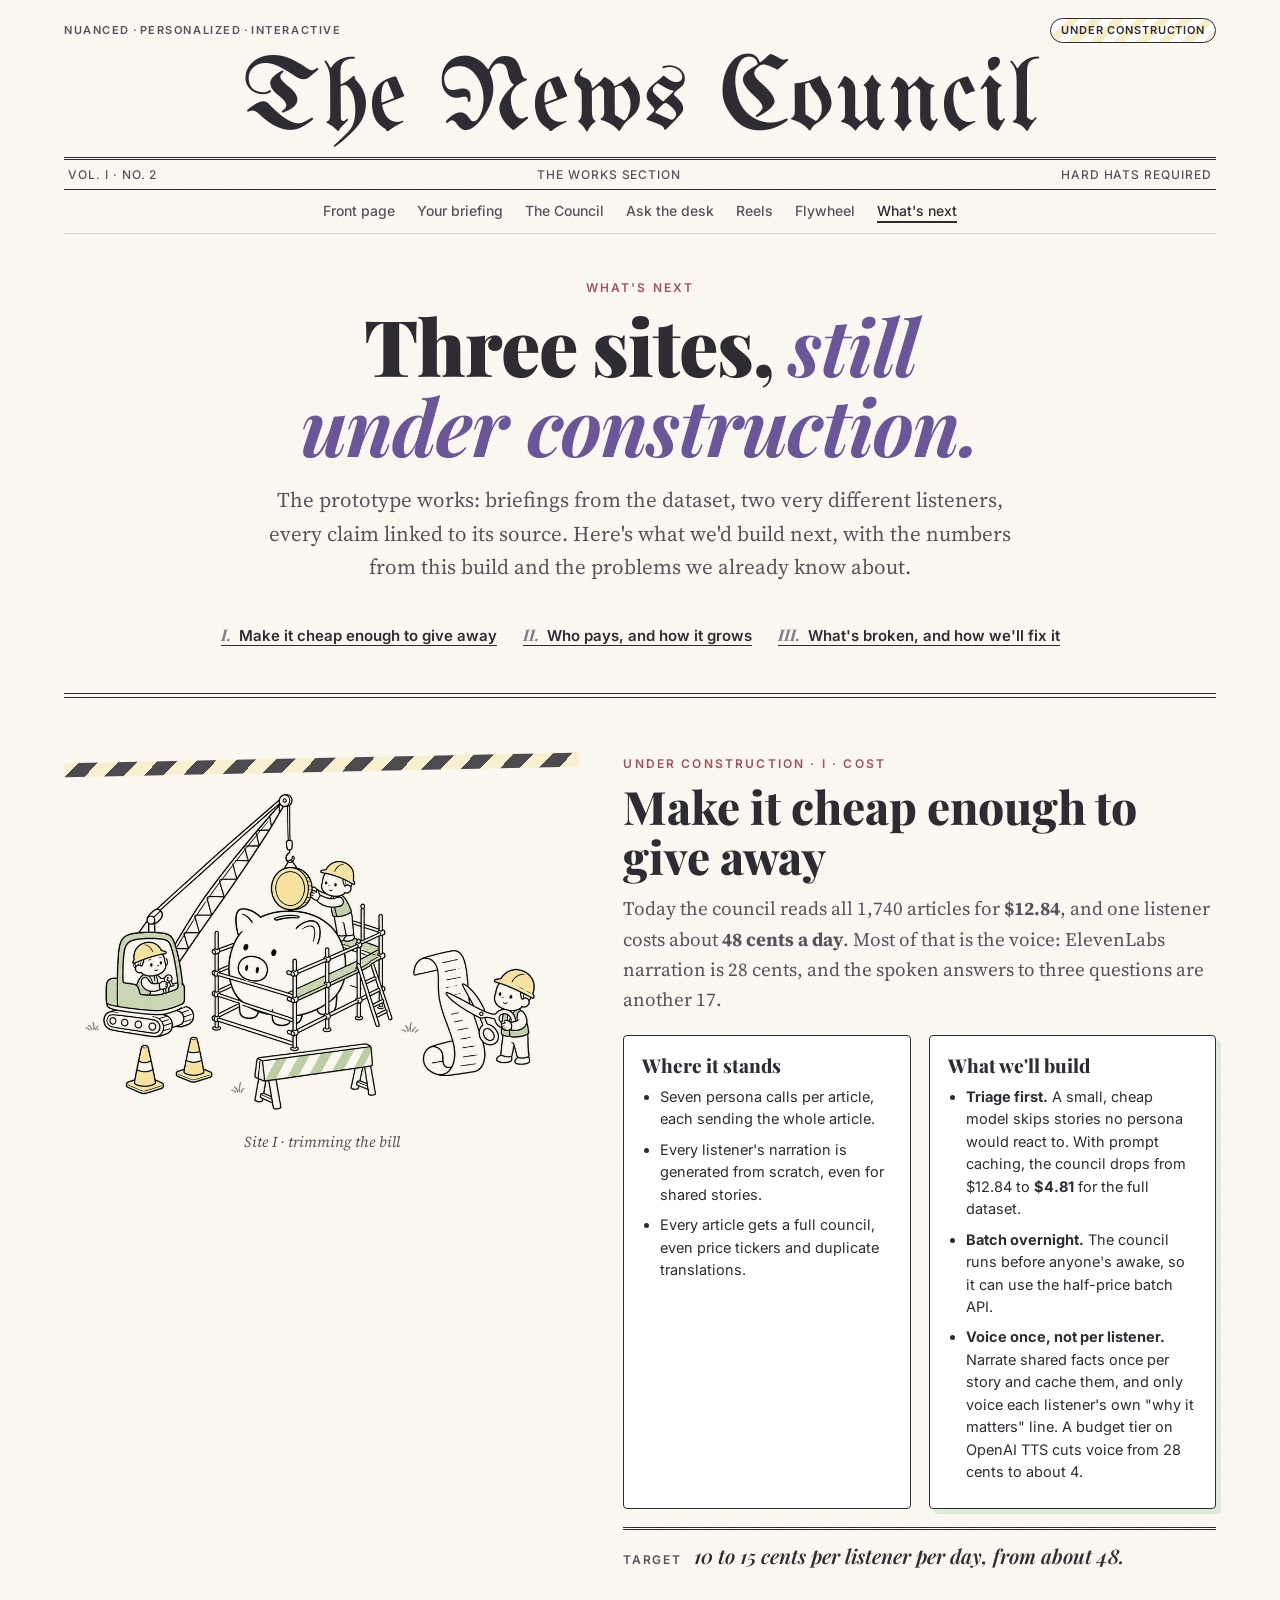
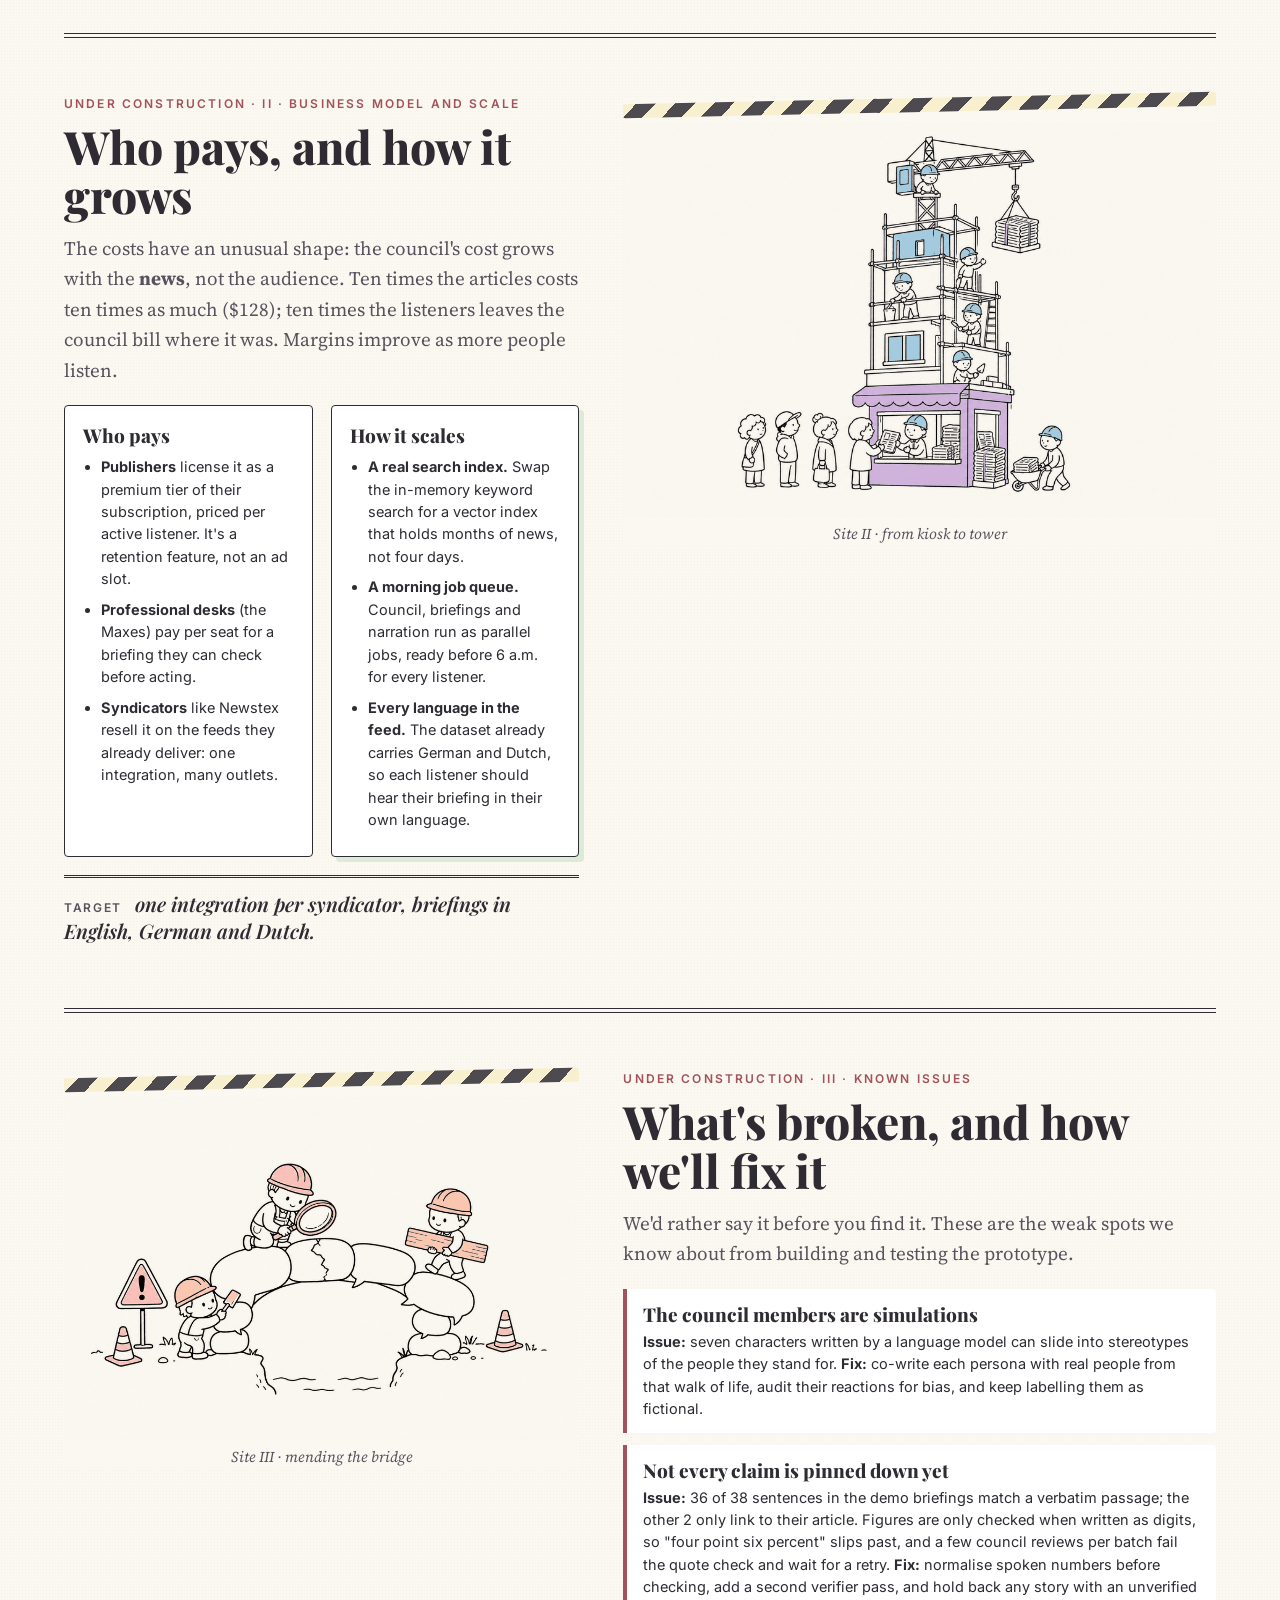
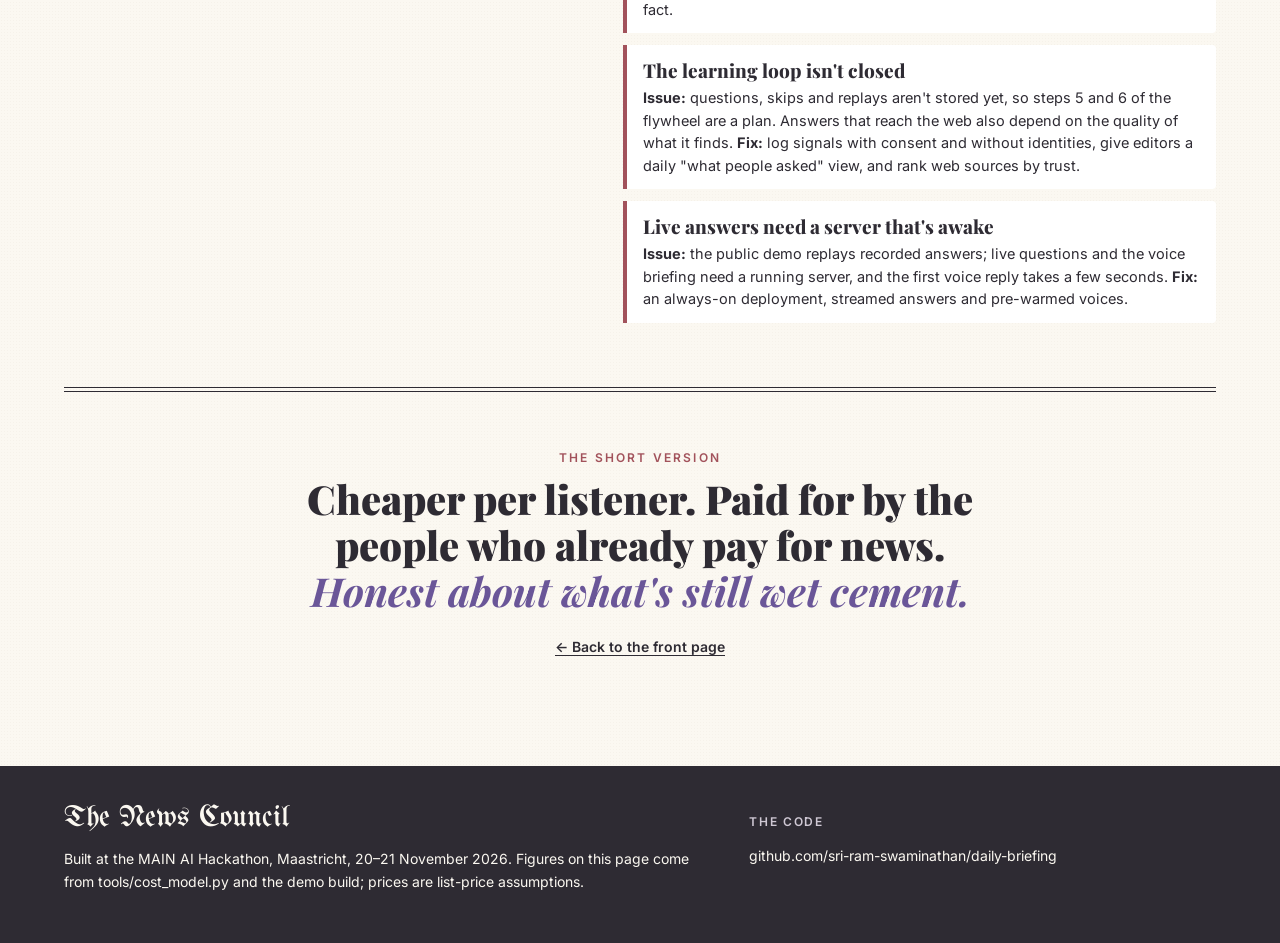
==== site/next.html @ 6ec626d9 "Add a What's next page: cost, business model and scale, known issues Three 'under construction' site" ====
<!doctype html>
<html lang="en">
<head>
  <meta charset="utf-8">
  <meta name="viewport" content="width=device-width, initial-scale=1">
  <title>What's Next · The News Council</title>
  <meta name="description" content="Where The News Council goes next: cheaper to run, a business model that scales, and the known issues we're fixing.">
  <link rel="icon" href="assets/favicon.svg" type="image/svg+xml">
  <link rel="preconnect" href="https://fonts.googleapis.com">
  <link rel="preconnect" href="https://fonts.gstatic.com" crossorigin>
  <link href="https://fonts.googleapis.com/css2?family=UnifrakturMaguntia&family=Playfair+Display:ital,wght@0,600;0,800;0,900;1,600;1,700&family=Source+Serif+4:ital,opsz,wght@0,8..60,400;0,8..60,600;1,8..60,400&family=Inter:wght@400;500;600&display=swap" rel="stylesheet">
  <link rel="stylesheet" href="styles.css">
</head>
<body class="next-page">
  <header class="masthead">
    <div class="ears">
      <div class="ear ear-left"><span class="smallcaps">Nuanced</span> · <span class="smallcaps">Personalized</span> · <span class="smallcaps">Interactive</span></div>
      <div class="ear ear-right"><span class="pill pill-build">Under construction</span></div>
    </div>
    <h1 class="title"><a href="index.html">The News Council</a></h1>
    <div class="dateline">
      <span>Vol. I · No. 2</span>
      <span>The Works Section</span>
      <span>Hard hats required</span>
    </div>
    <nav class="nav" aria-label="Sections">
      <a href="index.html#front">Front page</a>
      <a href="index.html#briefing">Your briefing</a>
      <a href="index.html#council">The Council</a>
      <a href="index.html#ask">Ask the desk</a>
      <a href="index.html#reels">Reels</a>
      <a href="index.html#newsroom">Flywheel</a>
      <a href="next.html" class="active" aria-current="page">What's next</a>
    </nav>
  </header>

  <main>
    <section class="front next-front">
      <p class="kicker">What's next</p>
      <h2 class="lead-headline">Three sites, <em>still under construction.</em></h2>
      <p class="standfirst">The prototype works: briefings from the dataset, two very different listeners, every claim linked to its source. Here's what we'd build next, with the numbers from this build and the problems we already know about.</p>
      <ol class="next-toc">
        <li><a href="#cost"><span class="num">I.</span> Make it cheap enough to give away</a></li>
        <li><a href="#business"><span class="num">II.</span> Who pays, and how it grows</a></li>
        <li><a href="#issues"><span class="num">III.</span> What's broken, and how we'll fix it</a></li>
      </ol>
    </section>

    <!-- ============ I. COST ============ -->
    <section id="cost" class="section next-row">
      <figure class="site-art">
        <div class="tape" aria-hidden="true"></div>
        <img src="assets/next/cost.png" alt="Hand-drawn construction site: workers use a crane to lower a coin into a piggy bank wrapped in scaffolding, while another trims a long receipt with scissors." width="960" height="640" loading="lazy">
        <figcaption>Site I · trimming the bill</figcaption>
      </figure>
      <div class="next-copy">
        <p class="kicker">Under construction · I · Cost</p>
        <h2>Make it cheap enough to give away</h2>
        <p class="next-lead">Today the council reads all 1,740 articles for <b>$12.84</b>, and one listener costs about <b>48 cents a day</b>. Most of that is the voice: ElevenLabs narration is 28 cents, and the spoken answers to three questions are another 17.</p>
        <div class="next-cols">
          <div class="next-now">
            <h3>Where it stands</h3>
            <ul>
              <li>Seven persona calls per article, each sending the whole article.</li>
              <li>Every listener's narration is generated from scratch, even for shared stories.</li>
              <li>Every article gets a full council, even price tickers and duplicate translations.</li>
            </ul>
          </div>
          <div class="next-plan">
            <h3>What we'll build</h3>
            <ul>
              <li><b>Triage first.</b> A small, cheap model skips stories no persona would react to. With prompt caching, the council drops from $12.84 to <b>$4.81</b> for the full dataset.</li>
              <li><b>Batch overnight.</b> The council runs before anyone's awake, so it can use the half-price batch API.</li>
              <li><b>Voice once, not per listener.</b> Narrate shared facts once per story and cache them, and only voice each listener's own "why it matters" line. A budget tier on OpenAI TTS cuts voice from 28 cents to about 4.</li>
            </ul>
          </div>
        </div>
        <p class="next-goal"><span class="smallcaps">Target</span> 10 to 15 cents per listener per day, from about 48.</p>
      </div>
    </section>

    <!-- ============ II. BUSINESS & SCALE ============ -->
    <section id="business" class="section next-row flip">
      <figure class="site-art">
        <div class="tape" aria-hidden="true"></div>
        <img src="assets/next/business.png" alt="Hand-drawn construction site: workers build a newspaper kiosk that grows into a tall building with scaffolding and a crane, while people queue at the window." width="960" height="640" loading="lazy">
        <figcaption>Site II · from kiosk to tower</figcaption>
      </figure>
      <div class="next-copy">
        <p class="kicker">Under construction · II · Business model and scale</p>
        <h2>Who pays, and how it grows</h2>
        <p class="next-lead">The costs have an unusual shape: the council's cost grows with the <b>news</b>, not the audience. Ten times the articles costs ten times as much ($128); ten times the listeners leaves the council bill where it was. Margins improve as more people listen.</p>
        <div class="next-cols">
          <div class="next-now">
            <h3>Who pays</h3>
            <ul>
              <li><b>Publishers</b> license it as a premium tier of their subscription, priced per active listener. It's a retention feature, not an ad slot.</li>
              <li><b>Professional desks</b> (the Maxes) pay per seat for a briefing they can check before acting.</li>
              <li><b>Syndicators</b> like Newstex resell it on the feeds they already deliver: one integration, many outlets.</li>
            </ul>
          </div>
          <div class="next-plan">
            <h3>How it scales</h3>
            <ul>
              <li><b>A real search index.</b> Swap the in-memory keyword search for a vector index that holds months of news, not four days.</li>
              <li><b>A morning job queue.</b> Council, briefings and narration run as parallel jobs, ready before 6 a.m. for every listener.</li>
              <li><b>Every language in the feed.</b> The dataset already carries German and Dutch, so each listener should hear their briefing in their own language.</li>
            </ul>
          </div>
        </div>
        <p class="next-goal"><span class="smallcaps">Target</span> one integration per syndicator, briefings in English, German and Dutch.</p>
      </div>
    </section>

    <!-- ============ III. ISSUES ============ -->
    <section id="issues" class="section next-row">
      <figure class="site-art">
        <div class="tape" aria-hidden="true"></div>
        <img src="assets/next/issues.png" alt="Hand-drawn repair site: workers fix a cracked bridge made of speech bubbles, one inspecting the crack with a magnifying glass, next to a warning sign and traffic cones." width="960" height="640" loading="lazy">
        <figcaption>Site III · mending the bridge</figcaption>
      </figure>
      <div class="next-copy">
        <p class="kicker">Under construction · III · Known issues</p>
        <h2>What's broken, and how we'll fix it</h2>
        <p class="next-lead">We'd rather say it before you find it. These are the weak spots we know about from building and testing the prototype.</p>
        <dl class="issues">
          <div>
            <dt>The council members are simulations</dt>
            <dd><b>Issue:</b> seven characters written by a language model can slide into stereotypes of the people they stand for. <b>Fix:</b> co-write each persona with real people from that walk of life, audit their reactions for bias, and keep labelling them as fictional.</dd>
          </div>
          <div>
            <dt>Not every claim is pinned down yet</dt>
            <dd><b>Issue:</b> 36 of 38 sentences in the demo briefings match a verbatim passage; the other 2 only link to their article. Figures are only checked when written as digits, so "four point six percent" slips past, and a few council reviews per batch fail the quote check and wait for a retry. <b>Fix:</b> normalise spoken numbers before checking, add a second verifier pass, and hold back any story with an unverified fact.</dd>
          </div>
          <div>
            <dt>The learning loop isn't closed</dt>
            <dd><b>Issue:</b> questions, skips and replays aren't stored yet, so steps 5 and 6 of the flywheel are a plan. Answers that reach the web also depend on the quality of what it finds. <b>Fix:</b> log signals with consent and without identities, give editors a daily "what people asked" view, and rank web sources by trust.</dd>
          </div>
          <div>
            <dt>Live answers need a server that's awake</dt>
            <dd><b>Issue:</b> the public demo replays recorded answers; live questions and the voice briefing need a running server, and the first voice reply takes a few seconds. <b>Fix:</b> an always-on deployment, streamed answers and pre-warmed voices.</dd>
          </div>
        </dl>
      </div>
    </section>

    <section class="section next-end">
      <p class="kicker">The short version</p>
      <h2 class="next-end-line">Cheaper per listener. Paid for by the people who already pay for news. <em>Honest about what's still wet cement.</em></h2>
      <p><a class="more" href="index.html">← Back to the front page</a></p>
    </section>
  </main>

  <footer class="footer">
    <div class="footer-cols">
      <div>
        <p class="footer-title">The News Council</p>
        <p>Built at the MAIN AI Hackathon, Maastricht, 20–21 November 2026. Figures on this page come from tools/cost_model.py and the demo build; prices are list-price assumptions.</p>
      </div>
      <div>
        <p class="smallcaps">The code</p>
        <p><a href="https://github.com/sri-ram-swaminathan/daily-briefing">github.com/sri-ram-swaminathan/daily-briefing</a></p>
      </div>
    </div>
  </footer>
</body>
</html>
---- site/styles.css ----
/* The News Council: pastel broadsheet. */
:root {
  --paper: #fbf8f1;
  --paper-2: #f5f0e4;
  --ink: #2e2b33;
  --ink-2: #57525d;
  --muted: #847d88;
  --rule: #2e2b33;
  --hair: #ddd5c6;
  --blush: #f8dcdc;
  --peach: #fbe4d0;
  --butter: #f7eec8;
  --sage: #dcebd8;
  --mint: #d4ede4;
  --sky: #d8e7f4;
  --lavender: #e6dff4;
  --rose-ink: #a2525b;
  --sage-ink: #4e7350;
  --sky-ink: #3e6488;
  --lav-ink: #6a5698;
  --serif: "Source Serif 4", Georgia, "Times New Roman", serif;
  --display: "Playfair Display", Georgia, serif;
  --sans: "Inter", system-ui, -apple-system, "Segoe UI", sans-serif;
  --black: "UnifrakturMaguntia", "Playfair Display", serif;
  --radius: 14px;
  --shadow: 0 1px 0 rgba(46, 43, 51, .06), 0 8px 24px -12px rgba(46, 43, 51, .18);
}

* { box-sizing: border-box; }
html { scroll-behavior: smooth; scroll-padding-top: 64px; }
body {
  margin: 0;
  background: var(--paper);
  color: var(--ink);
  font: 400 18px/1.6 var(--serif);
  -webkit-font-smoothing: antialiased;
  background-image:
    radial-gradient(rgba(120, 100, 70, .035) 1px, transparent 1px);
  background-size: 3px 3px;
}
img { max-width: 100%; display: block; }
a { color: inherit; text-decoration-color: rgba(46, 43, 51, .35); text-underline-offset: 3px; }
a:hover { text-decoration-color: currentColor; }
button { font: inherit; color: inherit; cursor: pointer; }
:focus-visible { outline: 2px solid var(--lav-ink); outline-offset: 3px; border-radius: 6px; }
.skip { position: absolute; left: -999px; }
.skip:focus { left: 16px; top: 16px; background: var(--butter); padding: 8px 12px; z-index: 50; }
code { font: 500 .85em/1 ui-monospace, Consolas, monospace; background: var(--paper-2); padding: 2px 5px; border-radius: 4px; }

.smallcaps { font: 600 12px/1.4 var(--sans); letter-spacing: .14em; text-transform: uppercase; color: var(--ink-2); }
.kicker { font: 600 12px/1 var(--sans); letter-spacing: .18em; text-transform: uppercase; color: var(--rose-ink); margin: 0 0 12px; }
.hint { font: 400 14px/1.5 var(--sans); color: var(--muted); }

/* ---------- Masthead ---------- */
.masthead { max-width: 1200px; margin: 0 auto; padding: 18px 24px 0; text-align: center; }
.ears { display: flex; justify-content: space-between; align-items: center; gap: 12px; font: 500 12px var(--sans); color: var(--ink-2); }
.ear-left .smallcaps { font-size: 11px; }
.title { margin: 6px 0 4px; font: 400 clamp(34px, 10vw, 104px)/1 var(--black); letter-spacing: .01em; }
.title a { text-decoration: none; }
.dateline {
  display: flex; justify-content: space-between; gap: 12px; flex-wrap: wrap;
  border-top: 3px double var(--rule); border-bottom: 1px solid var(--rule);
  padding: 7px 4px; font: 500 12px var(--sans); letter-spacing: .08em; text-transform: uppercase; color: var(--ink-2);
}
.nav {
  position: sticky; top: 0; z-index: 20; display: flex; justify-content: center; flex-wrap: wrap; gap: 4px 22px;
  padding: 10px 8px; background: rgba(251, 248, 241, .92); backdrop-filter: blur(8px);
  border-bottom: 1px solid var(--hair); font: 500 14px var(--sans);
}
.nav a { text-decoration: none; color: var(--ink-2); padding: 2px 0; border-bottom: 2px solid transparent; }
.nav a:hover, .nav a.active { color: var(--ink); border-bottom-color: var(--ink); }
.pill { display: inline-block; font: 600 11px/1 var(--sans); letter-spacing: .08em; text-transform: uppercase; padding: 6px 10px; border-radius: 999px; }
.pill-demo { background: var(--butter); color: #7a6420; }
.pill-live { background: var(--sage); color: var(--sage-ink); }

main { max-width: 1200px; margin: 0 auto; padding: 0 24px; }
.section { padding: 64px 0 24px; border-top: 1px solid var(--rule); margin-top: 40px; position: relative; }
.section::before { content: ""; position: absolute; top: 3px; left: 0; right: 0; border-top: 1px solid var(--rule); }
.section-head { max-width: 760px; margin-bottom: 28px; }
.story h3, .reactions-panel .story-title, .section-head h2 { text-wrap: balance; }
.section-head h2 { font: 800 clamp(32px, 4.6vw, 52px)/1.05 var(--display); margin: 0 0 12px; letter-spacing: -.01em; }
.dek { font: 400 italic 20px/1.5 var(--serif); color: var(--ink-2); margin: 0; }

/* ---------- Front ---------- */
.front { padding: 48px 0 8px; text-align: center; }
.lead-headline { font: 900 clamp(36px, 6.4vw, 78px)/1.02 var(--display); margin: 0 auto 18px; max-width: 1100px; letter-spacing: -.015em; text-wrap: balance; }
.lead-headline em { font-weight: 700; color: var(--lav-ink); }
.standfirst { max-width: 760px; margin: 0 auto 40px; font-size: 21px; color: var(--ink-2); }
.pillars { display: grid; grid-template-columns: repeat(3, 1fr); text-align: left; border-top: 1px solid var(--rule); }
.pillar { padding: 26px 26px 30px; border-right: 1px solid var(--hair); }
.pillar:last-child { border-right: 0; }
.pillar h3 { font: 800 30px/1.1 var(--display); margin: 0 0 12px; }
.pillar .num { font-style: italic; font-weight: 600; color: var(--muted); margin-right: 4px; }
.pillar p { margin: 0 0 14px; font-size: 17px; }
.tint-lavender { background: linear-gradient(180deg, var(--lavender), transparent 70%); }
.tint-sage { background: linear-gradient(180deg, var(--sage), transparent 70%); }
.tint-peach { background: linear-gradient(180deg, var(--peach), transparent 70%); }
.dropcap::first-letter { float: left; font: 800 58px/.82 var(--display); padding: 6px 8px 0 0; color: var(--ink); }
.more { font: 600 14px var(--sans); text-decoration: none; color: var(--ink); border-bottom: 1px solid var(--ink); }

/* ---------- Briefing ---------- */
.reader-switch { display: flex; gap: 12px; flex-wrap: wrap; margin-bottom: 22px; }
.reader-tab {
  display: flex; align-items: center; gap: 12px; padding: 8px 18px 8px 8px; border-radius: 999px;
  border: 1px solid var(--hair); background: #fff; font: 600 15px var(--sans); transition: .2s;
}
.reader-tab img { width: 44px; height: 44px; border-radius: 50%; background: var(--sky); }
.reader-tab small { display: block; font-weight: 400; color: var(--muted); font-size: 12px; }
.reader-tab[aria-selected="true"] { border-color: var(--ink); box-shadow: inset 0 0 0 1px var(--ink); background: var(--paper); }
.reader-tab[data-id="lena"] img { background: var(--peach); }
.briefing-layout { display: grid; grid-template-columns: 300px 1fr; gap: 32px; align-items: start; }
.reader-card { position: sticky; top: 72px; border: 1px solid var(--rule); background: #fff; padding: 22px; border-radius: 4px; box-shadow: 6px 6px 0 var(--sky); }
.reader-card.lena { box-shadow: 6px 6px 0 var(--peach); }
.reader-card img { width: 120px; height: 120px; border-radius: 50%; background: var(--sky); margin-bottom: 12px; }
.reader-card.lena img { background: var(--peach); }
.reader-card h3 { font: 800 28px/1.1 var(--display); margin: 0; }
.reader-card .role { font: 500 14px var(--sans); color: var(--ink-2); margin: 4px 0 12px; }
.reader-card blockquote { margin: 0 0 14px; font-style: italic; color: var(--ink-2); }
.reader-card .interests { font: 400 13.5px/1.55 var(--sans); color: var(--ink-2); background: var(--paper); padding: 12px; border-radius: 8px; margin: 0; }

.player {
  display: flex; align-items: center; gap: 10px; padding: 12px 16px; border-radius: var(--radius);
  background: var(--ink); color: var(--paper); margin-bottom: 18px; position: sticky; top: 56px; z-index: 5;
}
.play-btn, .icon-btn { border: 0; display: grid; place-items: center; border-radius: 50%; }
.play-btn { width: 48px; height: 48px; background: var(--butter); color: var(--ink); }
.icon-btn { width: 36px; height: 36px; background: transparent; color: var(--paper); }
.icon-btn:hover { background: rgba(255,255,255,.1); }
.play-btn svg, .icon-btn svg { width: 22px; height: 22px; fill: currentColor; }
.play-btn .i-pause { display: none; }
.player.playing .i-play { display: none; }
.player.playing .i-pause { display: block; }
.player-meta { flex: 1; min-width: 0; }
.player-now { font: 500 14px var(--sans); white-space: nowrap; overflow: hidden; text-overflow: ellipsis; }
.progress { height: 4px; background: rgba(255,255,255,.18); border-radius: 4px; margin-top: 7px; overflow: hidden; }
.progress span { display: block; height: 100%; width: 0; background: var(--peach); transition: width .2s linear; }
.live-voice { font: 600 13px var(--sans); color: var(--butter); text-decoration: none; white-space: nowrap; }

.stories { list-style: none; margin: 0; padding: 0; counter-reset: s; }
.story {
  counter-increment: s; display: grid; grid-template-columns: 44px 1fr; gap: 0 14px; padding: 20px 0;
  border-bottom: 1px solid var(--hair); transition: background .3s;
}
.story::before { content: counter(s); font: 800 30px/1 var(--display); color: var(--hair); grid-row: span 3; }
.story.now { background: linear-gradient(90deg, var(--butter), transparent 80%); }
.story.now::before { color: var(--ink); }
.story h3 { font: 700 23px/1.2 var(--display); margin: 0 0 6px; }
.story h3 a { text-decoration: none; }
.story h3 a:hover { text-decoration: underline; }
.story p { margin: 0 0 10px; }
.meta { font: 500 12.5px var(--sans); color: var(--muted); display: flex; flex-wrap: wrap; gap: 6px 12px; align-items: center; }
.chip { display: inline-block; font: 600 11px/1 var(--sans); letter-spacing: .06em; text-transform: uppercase; padding: 5px 8px; border-radius: 999px; background: var(--paper-2); color: var(--ink-2); }
.t-markets, .t-equities, .t-forex, .t-finance { background: var(--sky); color: var(--sky-ink); }
.t-weather { background: var(--mint); color: #2f6b58; }
.t-climate { background: var(--sage); color: var(--sage-ink); }
.t-energy { background: var(--butter); color: #7a6420; }
.t-politics, .t-midterms { background: var(--lavender); color: var(--lav-ink); }
.t-sports { background: var(--peach); color: #8a5530; }
.t-world, .t-general { background: var(--blush); color: var(--rose-ink); }
.eyes-btn { border: 1px solid var(--ink); background: #fff; border-radius: 999px; padding: 6px 12px; font: 600 12.5px var(--sans); display: inline-flex; align-items: center; gap: 6px; }
.eyes-btn:hover { background: var(--lavender); }
.faces { display: inline-flex; }
.faces img { width: 22px; height: 22px; border-radius: 50%; margin-left: -6px; border: 1.5px solid #fff; background: var(--paper-2); }
.faces img:first-child { margin-left: 0; }
.ghost-btn { border: 1px solid var(--ink); background: transparent; border-radius: 999px; padding: 9px 16px; font: 600 14px var(--sans); }
.ghost-btn:hover { background: var(--paper-2); }
.solid-btn { border: 0; background: var(--ink); color: var(--paper); border-radius: 999px; padding: 10px 20px; font: 600 14px var(--sans); }
.solid-btn:hover { background: #45414c; }
.solid-btn:disabled, textarea:disabled { opacity: .45; cursor: not-allowed; }
#compare-btn { margin-top: 20px; }
.compare { display: grid; grid-template-columns: 1fr 1fr; gap: 0; margin-top: 18px; border: 1px solid var(--rule); }
.compare > div { padding: 18px 20px; }
.compare > div + div { border-left: 1px solid var(--rule); }
.compare h4 { font: 800 22px var(--display); margin: 0 0 8px; display: flex; gap: 10px; align-items: center; }
.compare h4 img { width: 34px; height: 34px; border-radius: 50%; }
.compare ol { margin: 0; padding-left: 20px; }
.compare li { margin: 6px 0; font-size: 16px; }
.compare .shared { background: var(--butter); }

/* ---------- Council ---------- */
.portraits { display: grid; grid-template-columns: repeat(7, 1fr); gap: 14px; margin-bottom: 40px; }
.portrait { text-align: center; position: relative; }
.portrait .disc { width: 100%; aspect-ratio: 1; border-radius: 50%; display: grid; place-items: center; overflow: hidden; border: 1px solid rgba(46,43,51,.12); }
.portrait .disc img { width: 92%; transform: translateY(6%); }
.portrait h3 { font: 800 21px/1 var(--display); margin: 10px 0 2px; }
.portrait .role { font: 500 12.5px/1.35 var(--sans); color: var(--ink-2); margin: 0 0 6px; }
.portrait .lens { font: italic 14.5px/1.4 var(--serif); color: var(--ink); margin: 0; }
.portrait .blind { font: 400 12px/1.4 var(--sans); color: var(--muted); margin: 6px 0 0; }
.bg-sky { background: var(--sky); } .bg-butter { background: var(--butter); } .bg-blush { background: var(--blush); }
.bg-sage { background: var(--sage); } .bg-peach { background: var(--peach); } .bg-lavender { background: var(--lavender); }
.bg-mint { background: var(--mint); } .bg-paper { background: var(--paper-2); }

.story-picker { display: grid; grid-template-columns: auto 1fr; gap: 10px 16px; align-items: center; margin-bottom: 18px; }
.select-wrap { position: relative; }
.select-wrap select {
  width: 100%; appearance: none; font: 600 17px var(--display); padding: 12px 40px 12px 14px; border: 1px solid var(--ink);
  border-radius: 10px; background: #fff; color: var(--ink);
}
.select-wrap::after { content: "▾"; position: absolute; right: 14px; top: 50%; transform: translateY(-50%); pointer-events: none; }
.topic-chips { grid-column: 1 / -1; display: flex; flex-wrap: wrap; gap: 8px; }
.topic-chips button { border: 1px solid var(--hair); background: #fff; border-radius: 999px; padding: 6px 12px; font: 600 12px var(--sans); text-transform: capitalize; }
.topic-chips button[aria-pressed="true"] { background: var(--ink); color: var(--paper); border-color: var(--ink); }

.reactions-panel { border: 1px solid var(--rule); background: #fff; padding: 28px; border-radius: 4px; }
.reactions-panel .story-title { font: 800 clamp(24px, 3vw, 34px)/1.15 var(--display); margin: 0 0 6px; }
.moderator { display: grid; grid-template-columns: 64px 1fr; gap: 16px; align-items: start; background: var(--paper); border-radius: var(--radius); padding: 18px; margin: 18px 0 24px; }
.moderator img { width: 64px; height: 64px; border-radius: 50%; background: var(--lavender); }
.moderator p { margin: 4px 0 0; font-size: 17px; }
.reaction-grid { display: grid; grid-template-columns: repeat(2, 1fr); gap: 16px; }
.reaction { display: grid; grid-template-columns: 72px 1fr; gap: 14px; padding: 16px; border-radius: var(--radius); border: 1px solid rgba(46,43,51,.08); }
.reaction .face { width: 72px; height: 72px; border-radius: 50%; background: rgba(255,255,255,.6); }
.reaction h4 { margin: 0; font: 800 18px var(--display); }
.reaction h4 small { font: 500 12px var(--sans); color: var(--ink-2); margin-left: 6px; }
.reaction p { margin: 6px 0 0; font-size: 16px; line-height: 1.5; }
.reaction q { display: block; margin-top: 8px; font: italic 14.5px/1.45 var(--serif); color: var(--ink-2); quotes: "“" "”"; }
.reaction.silent { opacity: .55; background: var(--paper) !important; }
.reaction.silent p { font: italic 15px var(--serif); color: var(--muted); }

.paste-box { margin-top: 28px; padding: 22px; border: 1px dashed var(--muted); border-radius: var(--radius); }
.paste-box h3 { margin: 0 0 4px; font: 800 22px var(--display); }
.paste-box textarea { width: 100%; font: 400 16px/1.5 var(--serif); padding: 12px; border-radius: 10px; border: 1px solid var(--hair); background: #fff; margin: 8px 0 12px; resize: vertical; }

/* ---------- Ask the desk ---------- */
.desk { display: grid; grid-template-columns: 300px 1fr; gap: 28px; align-items: start; }
.suggestions { display: grid; gap: 8px; margin: 8px 0 16px; }
.suggestions button { text-align: left; border: 1px solid var(--hair); background: #fff; border-radius: 12px; padding: 10px 14px; font: 500 14px/1.4 var(--sans); }
.suggestions button:hover { border-color: var(--ink); background: var(--lavender); }
.suggestions button.replay { background: var(--butter); border-color: transparent; font-weight: 600; }
.desk-note { font: 400 13px/1.5 var(--sans); color: var(--muted); }
.chat { border: 1px solid var(--rule); border-radius: 4px; background: #fff; display: flex; flex-direction: column; min-height: 420px; }
.chat-log { list-style: none; margin: 0; padding: 20px; flex: 1; display: flex; flex-direction: column; gap: 16px; max-height: 620px; overflow-y: auto; }
.msg { max-width: 88%; }
.msg.desk.hello .bubble { background: var(--lavender); }
.msg.you { align-self: flex-end; background: var(--sky); padding: 10px 14px; border-radius: 16px 16px 4px 16px; font: 500 15px/1.45 var(--sans); }
.msg.desk { align-self: flex-start; display: grid; grid-template-columns: 36px 1fr; gap: 10px; }
.msg.desk img { width: 36px; height: 36px; border-radius: 50%; background: var(--lavender); }
.msg.desk .bubble { background: var(--paper); padding: 12px 16px; border-radius: 4px 16px 16px 16px; }
.msg.desk .bubble p { margin: 0; font-size: 16.5px; }
.msg .follow { margin-top: 8px !important; font: italic 15px var(--serif); color: var(--ink-2); }
.cites { display: flex; flex-wrap: wrap; gap: 6px; margin-top: 10px; }
.cite { font: 500 12px var(--sans); text-decoration: none; background: #fff; border: 1px solid var(--hair); border-radius: 999px; padding: 4px 10px; display: inline-flex; gap: 6px; align-items: center; max-width: 100%; }
.cite:hover { border-color: var(--ink); }
.cite .src { font-weight: 700; }
.cite .ttl { color: var(--ink-2); white-space: nowrap; overflow: hidden; text-overflow: ellipsis; max-width: 260px; }
.cite.web { background: var(--mint); border-color: transparent; }
.typing span { display: inline-block; width: 7px; height: 7px; margin-right: 4px; border-radius: 50%; background: var(--muted); animation: blink 1.2s infinite; }
.typing span:nth-child(2) { animation-delay: .2s; } .typing span:nth-child(3) { animation-delay: .4s; }
@keyframes blink { 0%, 80%, 100% { opacity: .2; } 40% { opacity: 1; } }
.chat-form { display: flex; gap: 8px; padding: 12px; border-top: 1px solid var(--hair); }
.chat-form input { flex: 1; min-width: 0; font: 400 16px var(--sans); padding: 10px 14px; border: 1px solid var(--hair); border-radius: 999px; background: var(--paper); }

/* ---------- Reels ---------- */
.reels { display: flex; gap: 36px; flex-wrap: wrap; justify-content: center; }
.reel { width: 300px; }
.phone { position: relative; border-radius: 34px; padding: 10px; background: var(--ink); box-shadow: var(--shadow); }
.phone video { width: 100%; aspect-ratio: 9 / 16; border-radius: 26px; background: #111; object-fit: cover; display: block; }
.reel h3 { font: 800 20px/1.2 var(--display); margin: 14px 0 4px; }
.reel p { font: 400 14px/1.5 var(--sans); color: var(--ink-2); margin: 0 0 6px; }
.reel .tags { font: 500 13px var(--sans); color: var(--sky-ink); }
.empty { font: italic 17px var(--serif); color: var(--muted); padding: 24px; border: 1px dashed var(--hair); border-radius: var(--radius); text-align: center; }

/* ---------- Data desk ---------- */
.data-grid { display: grid; grid-template-columns: 1fr 1fr; gap: 20px; }
.data-card { border: 1px solid var(--rule); background: #fff; border-radius: 4px; padding: 22px; }
.data-card.wide { margin-top: 20px; }
.data-card h3 { font: 800 22px var(--display); margin: 0 0 4px; }
.bars { display: grid; gap: 7px; margin-top: 12px; }
.bar { display: grid; grid-template-columns: 96px 1fr 48px; gap: 10px; align-items: center; font: 500 13px var(--sans); }
.bar .track { display: block; height: 16px; background: var(--paper-2); border-radius: 4px; overflow: hidden; }
.bar .fill { display: block; height: 100%; border-radius: 4px; }
.bar .n { text-align: right; color: var(--ink-2); font-variant-numeric: tabular-nums; }
.bar .lbl { text-transform: capitalize; }
.bar.new .lbl::after { content: " new"; font: 700 9px var(--sans); color: var(--sage-ink); text-transform: uppercase; vertical-align: super; letter-spacing: .06em; }
.feeds { margin-top: 14px; font: 400 14px var(--sans); }
.feeds summary { cursor: pointer; font-weight: 600; }
.table { width: 100%; border-collapse: collapse; font: 400 13.5px/1.45 var(--sans); margin-top: 10px; }
.table th { text-align: left; font: 600 11px var(--sans); letter-spacing: .08em; text-transform: uppercase; color: var(--muted); border-bottom: 1px solid var(--rule); padding: 6px 8px; }
.table td { border-bottom: 1px solid var(--hair); padding: 7px 8px; vertical-align: top; }
.table td.num { text-align: right; font-variant-numeric: tabular-nums; }
.table-wrap { max-height: 460px; overflow: auto; }
.table-head { display: flex; justify-content: space-between; gap: 12px; align-items: center; flex-wrap: wrap; }
.table-head input { font: 400 14px var(--sans); padding: 8px 12px; border: 1px solid var(--hair); border-radius: 999px; min-width: 240px; }
.audit { margin-top: 12px; }
.audit h4 { font: 600 13px var(--sans); margin: 14px 0 8px; }
.tiles { display: grid; grid-template-columns: repeat(3, 1fr); gap: 8px; }
.tile { border-radius: 10px; padding: 10px; }
.tile b { display: block; font: 800 26px/1 var(--display); }
.tile span { display: block; margin-top: 4px; font: 500 11.5px/1.3 var(--sans); color: var(--ink-2); }
.status { font: 600 11px var(--sans); padding: 3px 7px; border-radius: 999px; text-transform: uppercase; letter-spacing: .05em; white-space: nowrap; }
.s-blocked { background: var(--butter); color: #7a6420; }
.s-broken { background: var(--blush); color: var(--rose-ink); }
.s-soft_404, .s-redirected { background: var(--peach); color: #8a5530; }
.finding { margin-top: 14px; padding: 12px 14px; background: var(--paper); border-left: 3px solid var(--rose-ink); font: 400 14px/1.5 var(--sans); }

/* ---------- Newsroom ---------- */
.timeline { list-style: none; padding: 0; margin: 0 0 32px; display: grid; grid-template-columns: repeat(6, 1fr); border-top: 1px solid var(--rule); }
.timeline li { padding: 16px 14px 0 0; border-right: 1px solid var(--hair); margin-right: 14px; font-size: 15px; }
.timeline li:last-child { border-right: 0; }
.timeline time { display: block; font: 800 26px var(--display); color: var(--lav-ink); margin-bottom: 6px; }
.cost-grid { display: grid; grid-template-columns: repeat(4, 1fr); gap: 14px; }
.cost { border-radius: var(--radius); padding: 18px; }
.cost b { display: block; font: 900 34px/1 var(--display); margin: 6px 0; }
.cost span { font: 500 13px/1.4 var(--sans); color: var(--ink-2); }
.cost .smallcaps { font-size: 11px; }

/* ---------- Footer ---------- */
.footer { margin-top: 64px; background: var(--ink); color: var(--paper); }
.footer-cols { max-width: 1200px; margin: 0 auto; padding: 36px 24px; display: grid; grid-template-columns: 1.4fr 1fr; gap: 32px; font: 400 14px/1.6 var(--sans); }
.footer .smallcaps { color: #cfc8d4; }
.footer-title { font: 400 30px var(--black); margin: 0 0 6px; }
.footer .hint { color: #b8b0bd; }
.footer code { background: rgba(255,255,255,.1); color: var(--paper); }
.api-form { display: flex; gap: 8px; margin-top: 8px; }
.api-form input { flex: 1; min-width: 0; font: 400 14px var(--sans); padding: 9px 12px; border-radius: 999px; border: 0; }
.footer .ghost-btn { border-color: var(--paper); color: var(--paper); }

.toast { position: fixed; bottom: 20px; left: 50%; transform: translateX(-50%); background: var(--ink); color: var(--paper); font: 500 14px var(--sans); padding: 10px 16px; border-radius: 999px; z-index: 60; box-shadow: var(--shadow); }

/* ---------- Responsive ---------- */
@media (max-width: 1000px) {
  .portraits { grid-template-columns: repeat(4, 1fr); }
  .timeline { grid-template-columns: repeat(3, 1fr); row-gap: 16px; }
  .cost-grid { grid-template-columns: repeat(2, 1fr); }
}
@media (max-width: 820px) {
  body { font-size: 17px; }
  main, .masthead { padding-left: 16px; padding-right: 16px; }
  .pillars, .data-grid, .briefing-layout, .desk, .reaction-grid, .compare, .footer-cols { grid-template-columns: 1fr; }
  .pillar { border-right: 0; border-bottom: 1px solid var(--hair); }
  .reader-card { position: static; }
  .player { top: 52px; }
  .compare > div + div { border-left: 0; border-top: 1px solid var(--rule); }
  .story-picker { grid-template-columns: 1fr; }
  .ears .ear-left { display: none; }
  .ears { justify-content: center; }
  .dateline { justify-content: center; font-size: 10.5px; }
  .dateline span:first-child, .dateline span:last-child { display: none; }
  .nav { gap: 4px 14px; font-size: 13px; overflow-x: auto; flex-wrap: nowrap; justify-content: flex-start; }
  .nav a { white-space: nowrap; }
  .tiles { grid-template-columns: repeat(2, 1fr); }
}
@media (max-width: 520px) {
  .portraits { grid-template-columns: repeat(2, 1fr); }
  .timeline { grid-template-columns: 1fr; }
  .timeline li { border-right: 0; border-bottom: 1px solid var(--hair); padding-bottom: 12px; margin-right: 0; }
  .cost-grid { grid-template-columns: 1fr; }
  .reaction { grid-template-columns: 52px 1fr; }
  .reaction .face { width: 52px; height: 52px; }
  .reels { gap: 24px; }
  .reel { width: 100%; max-width: 320px; }
}
@media (prefers-reduced-motion: reduce) { html { scroll-behavior: auto; } * { transition: none !important; animation: none !important; } }

/* ---------- Hand-in checklist ---------- */
.handin { margin: 28px 0 0; padding: 22px 26px; text-align: left; border: 1px solid var(--rule); background: #fff; border-radius: 4px; box-shadow: 6px 6px 0 var(--butter); }
.handin ol { margin: 0; padding-left: 22px; display: grid; gap: 10px; font-size: 16.5px; }
.handin li b { font-family: var(--display); font-size: 18px; }
.handin .ghost-btn { padding: 4px 12px; font-size: 13px; margin-left: 6px; }

/* ---------- Sentence-level sources ---------- */
.claims { margin: 0 0 10px; }
.claim { transition: background .2s; border-radius: 3px; }
.claim.on { background: var(--butter); }
.cite-mark {
  display: inline-block; vertical-align: super; margin-left: 2px; border: 0; border-radius: 999px;
  padding: 1px 6px; font: 700 10.5px/1.4 var(--sans); background: var(--sage); color: var(--sage-ink);
  text-decoration: none; cursor: pointer;
}
.cite-mark.k-context { background: var(--paper-2); color: var(--ink-2); font-weight: 600; }
.cite-mark.k-council { background: var(--lavender); color: var(--lav-ink); }
.cite-mark:hover { outline: 1px solid currentColor; }
.evidence { background: var(--paper); border-left: 3px solid var(--sage-ink); padding: 12px 16px; margin: 4px 0 12px; font: 400 14px/1.5 var(--sans); }
.evidence .ev-head { display: flex; gap: 8px; align-items: center; color: var(--ink-2); }
.evidence .ev-head img { width: 26px; height: 26px; border-radius: 50%; background: var(--lavender); }
.evidence blockquote { margin: 8px 0; font: italic 16px/1.5 var(--serif); color: var(--ink); }
.evidence .ev-foot { display: flex; flex-wrap: wrap; gap: 6px 14px; justify-content: space-between; font-size: 12.5px; }
.evidence .checks { color: var(--sage-ink); font-weight: 600; }
.src-link { text-decoration: none; }
.src-link:hover { text-decoration: underline; }
.sourced { font: 500 12.5px/1.45 var(--sans); color: var(--sage-ink); background: var(--sage); padding: 8px 10px; border-radius: 8px; margin: 12px 0 0; }
.player-src { font: 600 13px var(--sans); color: var(--peach); text-decoration: none; white-space: nowrap; }
@media (max-width: 820px) { .player-src { display: none; } }
.you-form { display: grid; gap: 8px; margin-top: 10px; }
.you-form textarea, .you-form select { width: 100%; font: 400 14px/1.5 var(--sans); padding: 10px; border: 1px solid var(--hair); border-radius: 8px; background: var(--paper); }
.reader-card.you img { background: var(--lavender); }
#you-edit { margin-top: 10px; }

/* ---------- Newsroom flywheel ---------- */
.flywheel { display: grid; grid-template-columns: minmax(0, 1.1fr) minmax(0, 1fr); gap: 36px; align-items: center; margin-bottom: 44px; }
.fw-wheel svg { width: 100%; height: auto; display: block; overflow: visible; }
.fw-track { fill: none; stroke: var(--hair); stroke-width: 2; stroke-dasharray: 2 7; }
.fw-arc { fill: none; stroke: var(--muted); stroke-width: 2.5; opacity: .55; transition: stroke .3s, opacity .3s; }
.fw-arc.on { stroke: var(--ink); opacity: 1; stroke-width: 4; stroke-dasharray: 10 8; animation: fw-flow 1s linear infinite; }
@keyframes fw-flow { to { stroke-dashoffset: -18; } }
.fw-head { fill: var(--muted); }
.fw-runner { fill: var(--lav-ink); opacity: .85; }
.fw-hub { fill: #fff; stroke: var(--ink); stroke-width: 1.5; }
.fw-hub-kicker { font: 600 13px var(--sans); letter-spacing: .2em; fill: var(--rose-ink); text-anchor: middle; }
.fw-hub-line { font: italic 600 22px var(--display); fill: var(--ink); text-anchor: middle; }
.fw-node { cursor: pointer; outline: none; }
.fw-disc { stroke: var(--ink); stroke-width: 1.5; transition: stroke-width .2s, transform .25s; transform-box: fill-box; transform-origin: center; }
.fw-node:hover .fw-disc, .fw-node:focus-visible .fw-disc { stroke-width: 3; }
.fw-node.on .fw-disc { stroke-width: 4; transform: scale(1.12); }
.fill-sky { fill: var(--sky); } .fill-lavender { fill: var(--lavender); } .fill-sage { fill: var(--sage); }
.fill-peach { fill: var(--peach); } .fill-butter { fill: var(--butter); } .fill-blush { fill: var(--blush); }
.fw-num { font: 900 32px var(--display); fill: var(--ink); text-anchor: middle; }
.fw-time { font: 600 12px var(--sans); fill: var(--ink-2); text-anchor: middle; }
.fw-label { font: 700 19px var(--display); fill: var(--ink-2); }
.fw-node.on .fw-label { fill: var(--ink); text-decoration: underline; }
.fw-card { border: 1px solid var(--rule); border-radius: 4px; padding: 26px 28px; box-shadow: 6px 6px 0 var(--ink); min-height: 330px; animation: fw-in .35s ease-out; }
@keyframes fw-in { from { opacity: 0; transform: translateY(8px); } }
.fw-card h3 { font: 800 34px/1.1 var(--display); margin: 8px 0 10px; }
.fw-card p { margin: 0 0 12px; font-size: 17px; }
.fw-meta { display: flex; justify-content: space-between; gap: 10px; flex-wrap: wrap; align-items: center; }
.fw-step { font: 600 12px var(--sans); letter-spacing: .12em; text-transform: uppercase; color: var(--ink-2); }
.fw-tag { font: 700 11px/1 var(--sans); letter-spacing: .06em; text-transform: uppercase; padding: 6px 9px; border-radius: 999px; background: #fff; border: 1px solid var(--ink); }
.fw-tag.t-part { border-style: dashed; }
.fw-tag.t-next { background: transparent; border-style: dotted; color: var(--ink-2); }
.fw-example { background: rgba(255,255,255,.7); border-left: 3px solid var(--ink); padding: 10px 14px; font-style: italic; }
.fw-example .smallcaps { display: block; font-style: normal; margin-bottom: 2px; font-size: 10.5px; }
.fw-gives { font: 500 14px/1.5 var(--sans); }
.fw-arrow { color: var(--ink-2); white-space: nowrap; }
.fw-controls { display: flex; align-items: center; gap: 10px; margin-top: 18px; }
.fw-btn { color: var(--ink); border: 1px solid var(--ink); }
.fw-btn svg { width: 18px; height: 18px; fill: none; stroke: currentColor; stroke-width: 2.4; stroke-linecap: round; stroke-linejoin: round; }
.fw-dots { display: flex; gap: 7px; flex: 1; justify-content: center; }
.fw-dot { width: 11px; height: 11px; border-radius: 50%; border: 1.5px solid var(--ink); background: transparent; padding: 0; }
.fw-dot[aria-current="step"] { background: var(--ink); }
.cost-title { font: 800 26px var(--display); margin: 0 0 14px; }
@media (max-width: 820px) {
  .flywheel { grid-template-columns: 1fr; gap: 18px; }
  .fw-wheel { max-width: 460px; margin: 0 auto; width: 100%; }
  .fw-card { min-height: 0; }
}
@media (prefers-reduced-motion: reduce) { .fw-runner { display: none; } .fw-arc.on { animation: none; } }

/* ---------- What's next (next.html) ---------- */
.pill-build { background: repeating-linear-gradient(-45deg, var(--butter) 0 8px, #fff 8px 16px); color: var(--ink); border: 1px solid var(--ink); }
.next-front .lead-headline { max-width: 900px; }
.next-toc { list-style: none; padding: 0; margin: 8px auto 0; display: flex; flex-wrap: wrap; justify-content: center; gap: 10px 26px; font: 600 15px var(--sans); }
.next-toc a { text-decoration: none; border-bottom: 1px solid var(--ink); }
.next-toc .num { font: italic 700 16px var(--display); color: var(--muted); margin-right: 4px; }
.next-row { display: grid; grid-template-columns: minmax(0, 1fr) minmax(0, 1.15fr); gap: 44px; align-items: start; }
.next-row.flip .site-art { order: 2; }
.site-art { margin: 0; position: sticky; top: 76px; background: var(--paper); }
.site-art img { width: 100%; height: auto; mix-blend-mode: multiply; display: block; }
.site-art .tape { height: 14px; border-radius: 2px; margin-bottom: 10px; transform: rotate(-1.2deg);
  background: repeating-linear-gradient(-45deg, var(--butter) 0 14px, var(--ink) 14px 28px); opacity: .85; }
.site-art figcaption { font: italic 15px var(--serif); color: var(--ink-2); text-align: center; margin-top: 6px; }
.next-copy h2 { font: 800 clamp(30px, 4vw, 46px)/1.08 var(--display); margin: 0 0 12px; }
.next-lead { font-size: 19px; color: var(--ink-2); margin: 0 0 20px; }
.next-cols { display: grid; grid-template-columns: 1fr 1fr; gap: 18px; }
.next-cols > div { border: 1px solid var(--rule); border-radius: 4px; padding: 16px 18px; background: #fff; }
.next-cols .next-plan { box-shadow: 5px 5px 0 var(--sage); }
.next-cols h3 { font: 800 19px var(--display); margin: 0 0 8px; }
.next-cols ul { margin: 0; padding-left: 18px; font: 400 14.5px/1.55 var(--sans); }
.next-cols li { margin: 0 0 8px; }
.next-goal { margin: 18px 0 0; font: italic 600 20px var(--display); border-top: 3px double var(--rule); padding-top: 12px; }
.next-goal .smallcaps { font-style: normal; margin-right: 8px; }
.issues { margin: 0; display: grid; gap: 12px; }
.issues > div { border-left: 4px solid var(--rose-ink); background: #fff; padding: 12px 16px; border-radius: 0 4px 4px 0; }
.issues dt { font: 800 19px var(--display); margin-bottom: 4px; }
.issues dd { margin: 0; font: 400 14.5px/1.55 var(--sans); color: var(--ink); }
.next-end { text-align: center; }
.next-end-line { font: 900 clamp(26px, 3.6vw, 40px)/1.15 var(--display); max-width: 900px; margin: 0 auto 18px; text-wrap: balance; }
.next-end-line em { color: var(--lav-ink); font-weight: 700; }
@media (max-width: 900px) {
  .next-row { grid-template-columns: 1fr; gap: 20px; }
  .next-row.flip .site-art { order: 0; }
  .site-art { position: static; max-width: 560px; margin: 0 auto; }
  .next-cols { grid-template-columns: 1fr; }
}
.next-teaser { margin: 26px 0 0; text-align: right; }
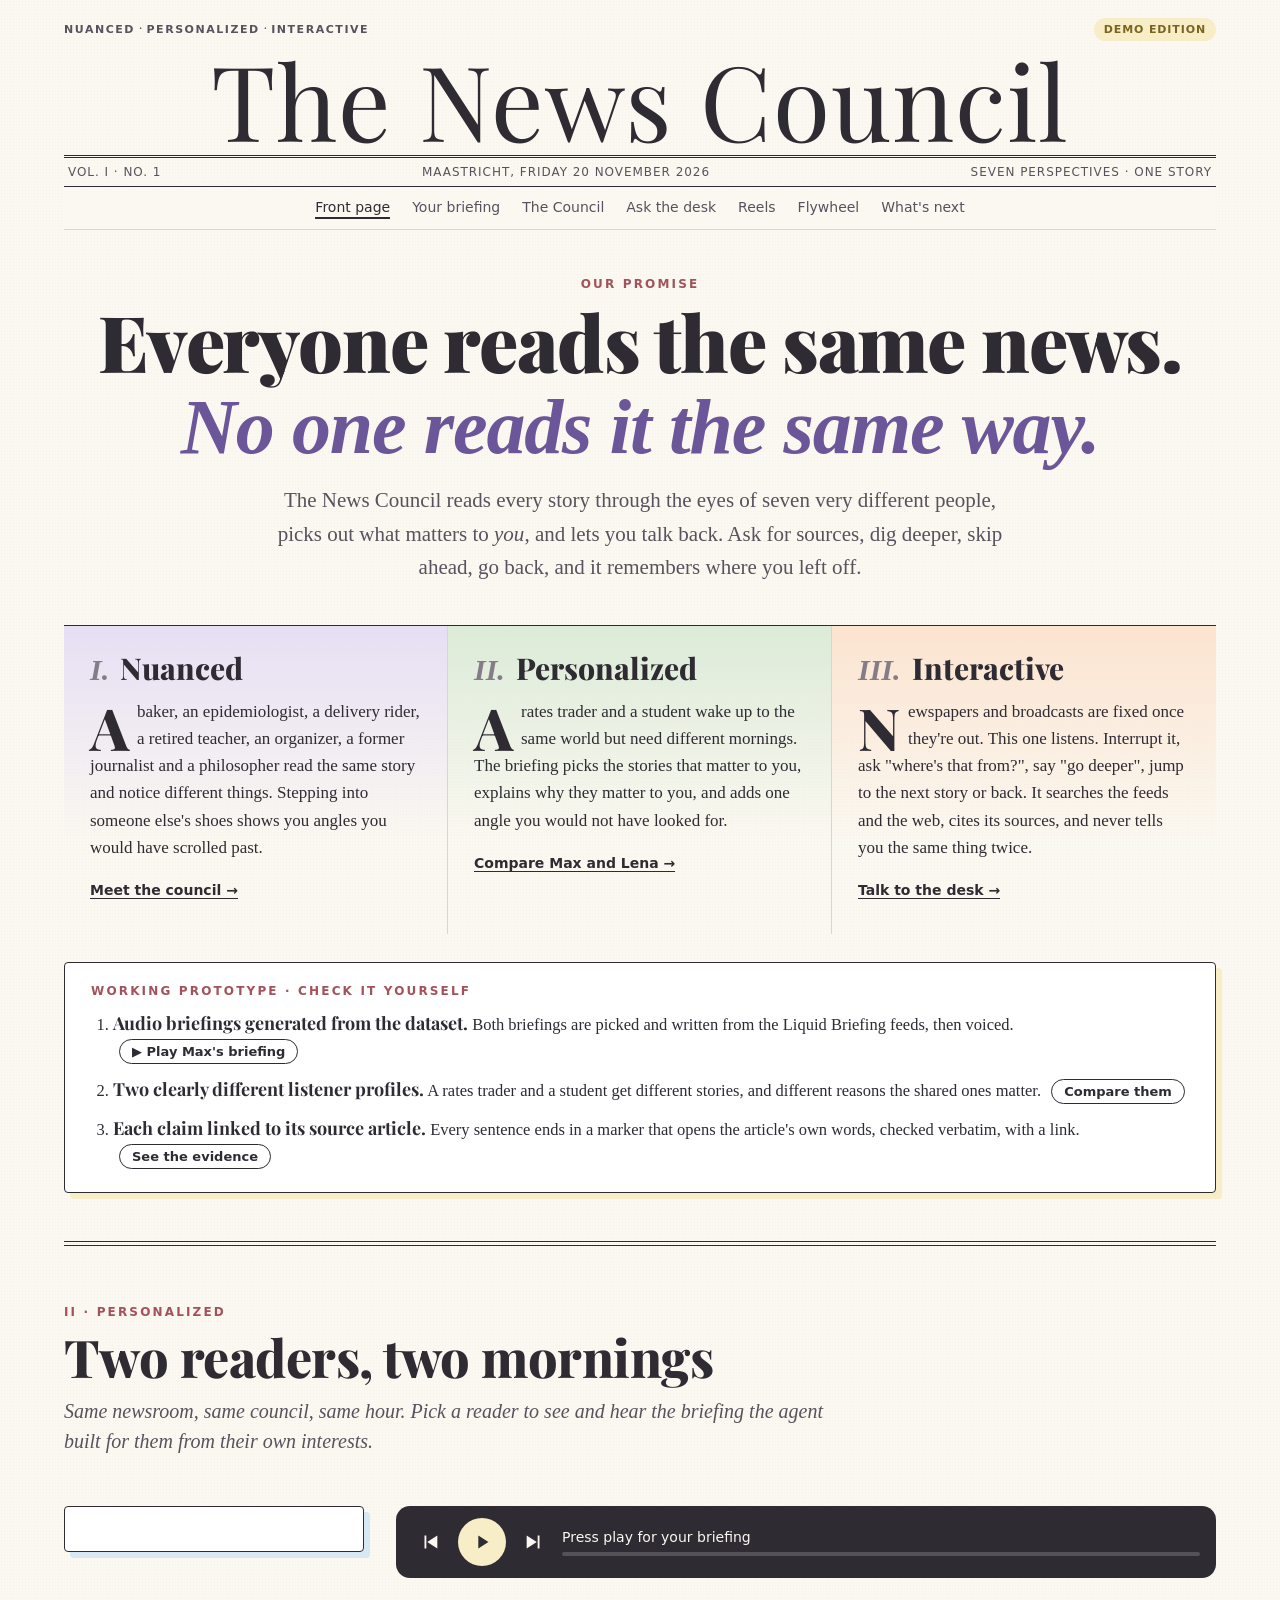
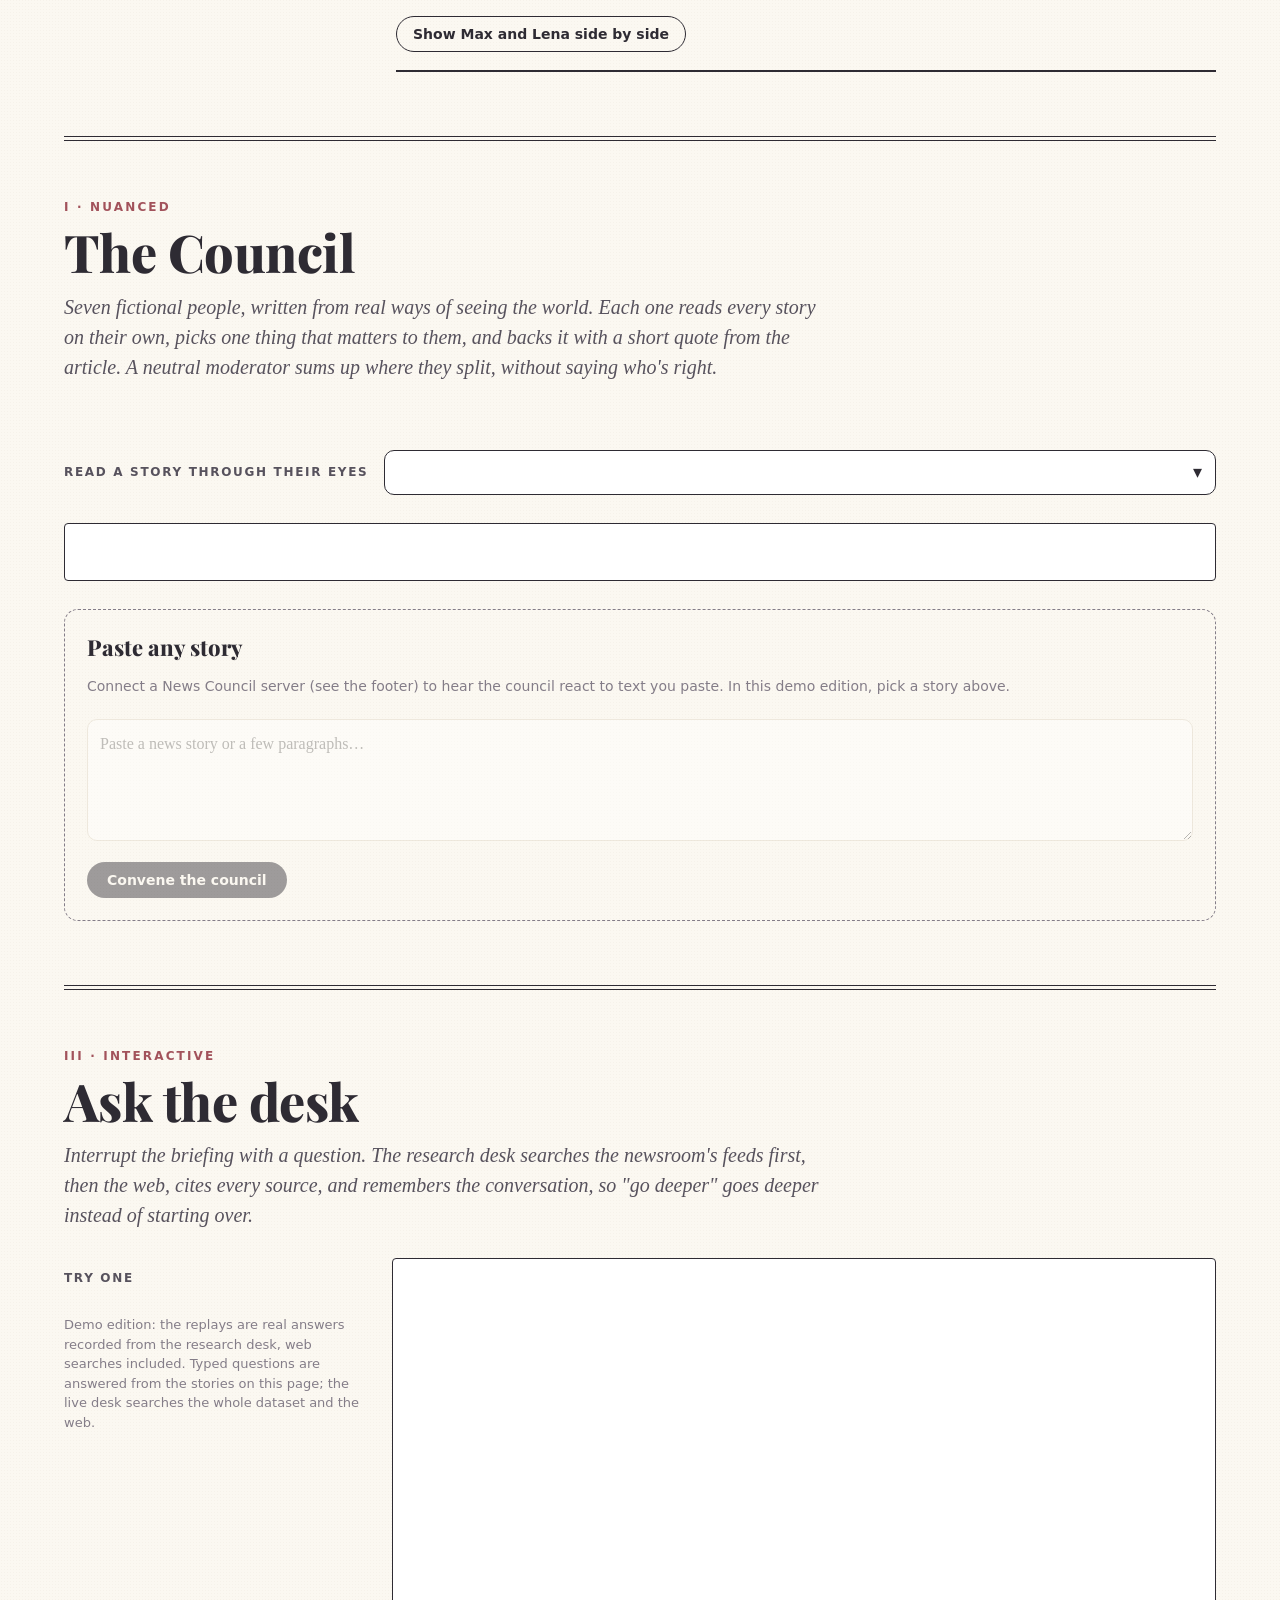
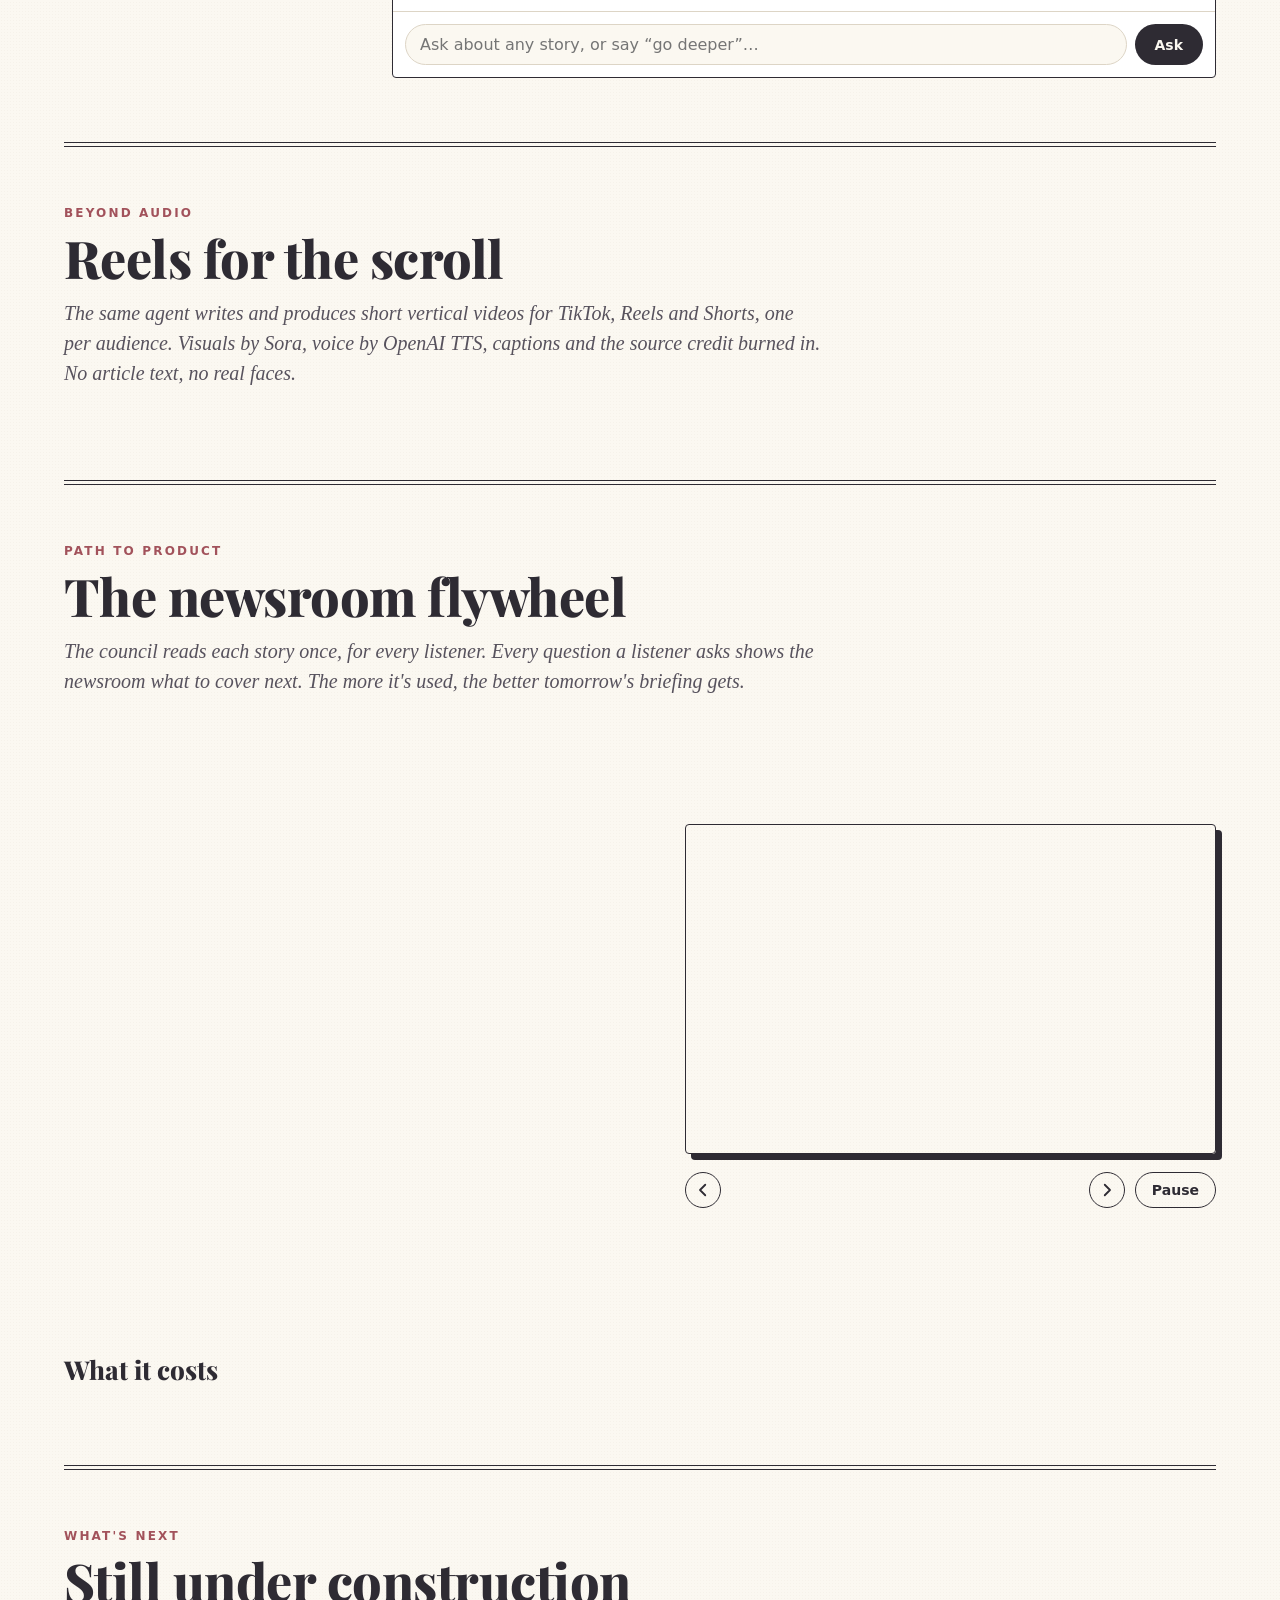
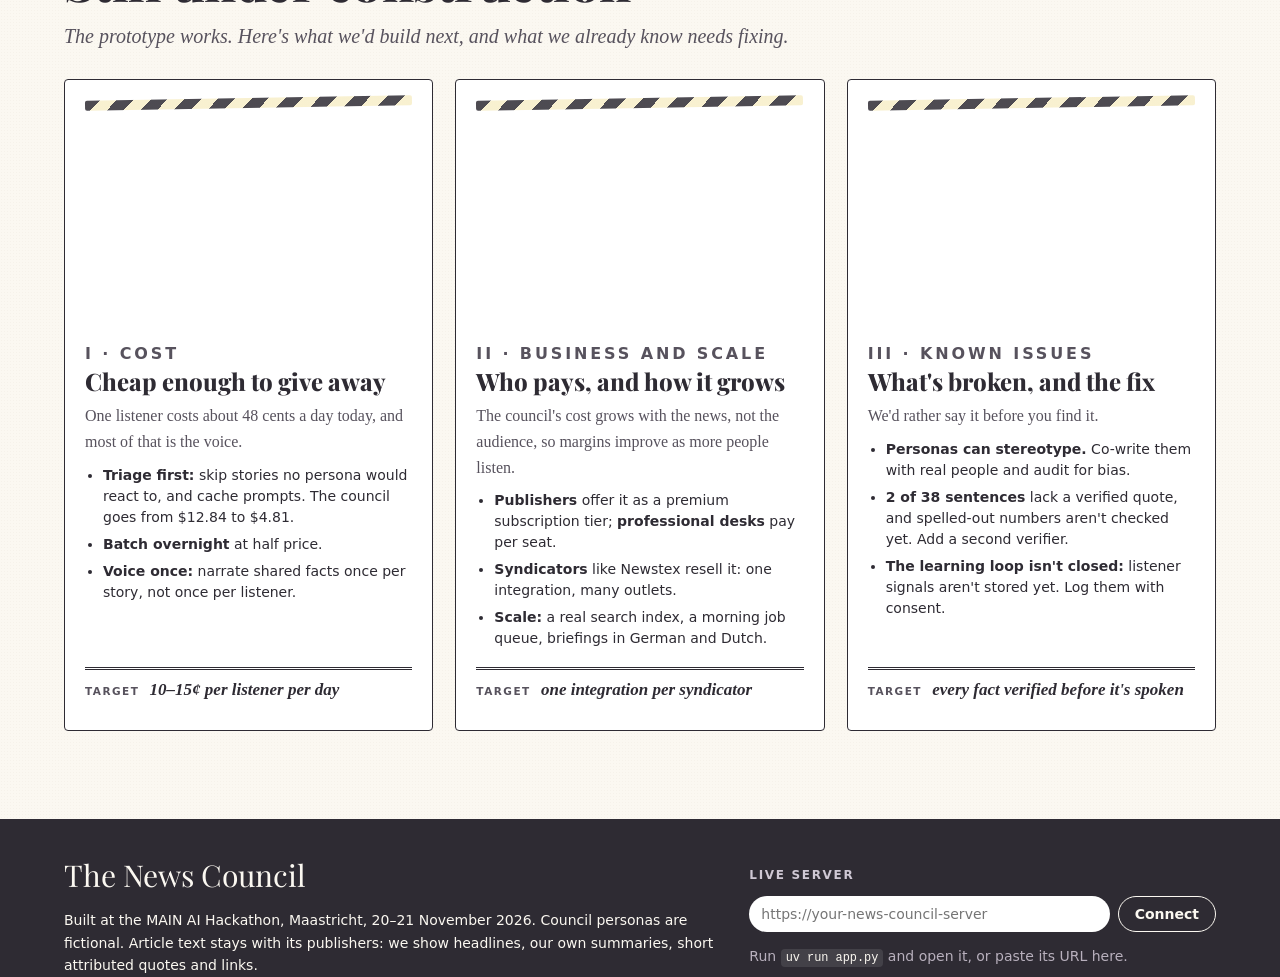
==== commit 21404d10: "Fold What's next into the front page as one compact section Three cards side by side (drawing, two-l" ====
--- a/site/next.html
+++ b/site/next.html
@@ -2,166 +2,9 @@
 <html lang="en">
 <head>
   <meta charset="utf-8">
-  <meta name="viewport" content="width=device-width, initial-scale=1">
   <title>What's Next · The News Council</title>
-  <meta name="description" content="Where The News Council goes next: cheaper to run, a business model that scales, and the known issues we're fixing.">
-  <link rel="icon" href="assets/favicon.svg" type="image/svg+xml">
-  <link rel="preconnect" href="https://fonts.googleapis.com">
-  <link rel="preconnect" href="https://fonts.gstatic.com" crossorigin>
-  <link href="https://fonts.googleapis.com/css2?family=UnifrakturMaguntia&family=Playfair+Display:ital,wght@0,600;0,800;0,900;1,600;1,700&family=Source+Serif+4:ital,opsz,wght@0,8..60,400;0,8..60,600;1,8..60,400&family=Inter:wght@400;500;600&display=swap" rel="stylesheet">
-  <link rel="stylesheet" href="styles.css">
+  <meta http-equiv="refresh" content="0; url=index.html#next">
+  <link rel="canonical" href="index.html#next">
 </head>
-<body class="next-page">
-  <header class="masthead">
-    <div class="ears">
-      <div class="ear ear-left"><span class="smallcaps">Nuanced</span> · <span class="smallcaps">Personalized</span> · <span class="smallcaps">Interactive</span></div>
-      <div class="ear ear-right"><span class="pill pill-build">Under construction</span></div>
-    </div>
-    <h1 class="title"><a href="index.html">The News Council</a></h1>
-    <div class="dateline">
-      <span>Vol. I · No. 2</span>
-      <span>The Works Section</span>
-      <span>Hard hats required</span>
-    </div>
-    <nav class="nav" aria-label="Sections">
-      <a href="index.html#front">Front page</a>
-      <a href="index.html#briefing">Your briefing</a>
-      <a href="index.html#council">The Council</a>
-      <a href="index.html#ask">Ask the desk</a>
-      <a href="index.html#reels">Reels</a>
-      <a href="index.html#newsroom">Flywheel</a>
-      <a href="next.html" class="active" aria-current="page">What's next</a>
-    </nav>
-  </header>
-
-  <main>
-    <section class="front next-front">
-      <p class="kicker">What's next</p>
-      <h2 class="lead-headline">Three sites, <em>still under construction.</em></h2>
-      <p class="standfirst">The prototype works: briefings from the dataset, two very different listeners, every claim linked to its source. Here's what we'd build next, with the numbers from this build and the problems we already know about.</p>
-      <ol class="next-toc">
-        <li><a href="#cost"><span class="num">I.</span> Make it cheap enough to give away</a></li>
-        <li><a href="#business"><span class="num">II.</span> Who pays, and how it grows</a></li>
-        <li><a href="#issues"><span class="num">III.</span> What's broken, and how we'll fix it</a></li>
-      </ol>
-    </section>
-
-    <!-- ============ I. COST ============ -->
-    <section id="cost" class="section next-row">
-      <figure class="site-art">
-        <div class="tape" aria-hidden="true"></div>
-        <img src="assets/next/cost.png" alt="Hand-drawn construction site: workers use a crane to lower a coin into a piggy bank wrapped in scaffolding, while another trims a long receipt with scissors." width="960" height="640" loading="lazy">
-        <figcaption>Site I · trimming the bill</figcaption>
-      </figure>
-      <div class="next-copy">
-        <p class="kicker">Under construction · I · Cost</p>
-        <h2>Make it cheap enough to give away</h2>
-        <p class="next-lead">Today the council reads all 1,740 articles for <b>$12.84</b>, and one listener costs about <b>48 cents a day</b>. Most of that is the voice: ElevenLabs narration is 28 cents, and the spoken answers to three questions are another 17.</p>
-        <div class="next-cols">
-          <div class="next-now">
-            <h3>Where it stands</h3>
-            <ul>
-              <li>Seven persona calls per article, each sending the whole article.</li>
-              <li>Every listener's narration is generated from scratch, even for shared stories.</li>
-              <li>Every article gets a full council, even price tickers and duplicate translations.</li>
-            </ul>
-          </div>
-          <div class="next-plan">
-            <h3>What we'll build</h3>
-            <ul>
-              <li><b>Triage first.</b> A small, cheap model skips stories no persona would react to. With prompt caching, the council drops from $12.84 to <b>$4.81</b> for the full dataset.</li>
-              <li><b>Batch overnight.</b> The council runs before anyone's awake, so it can use the half-price batch API.</li>
-              <li><b>Voice once, not per listener.</b> Narrate shared facts once per story and cache them, and only voice each listener's own "why it matters" line. A budget tier on OpenAI TTS cuts voice from 28 cents to about 4.</li>
-            </ul>
-          </div>
-        </div>
-        <p class="next-goal"><span class="smallcaps">Target</span> 10 to 15 cents per listener per day, from about 48.</p>
-      </div>
-    </section>
-
-    <!-- ============ II. BUSINESS & SCALE ============ -->
-    <section id="business" class="section next-row flip">
-      <figure class="site-art">
-        <div class="tape" aria-hidden="true"></div>
-        <img src="assets/next/business.png" alt="Hand-drawn construction site: workers build a newspaper kiosk that grows into a tall building with scaffolding and a crane, while people queue at the window." width="960" height="640" loading="lazy">
-        <figcaption>Site II · from kiosk to tower</figcaption>
-      </figure>
-      <div class="next-copy">
-        <p class="kicker">Under construction · II · Business model and scale</p>
-        <h2>Who pays, and how it grows</h2>
-        <p class="next-lead">The costs have an unusual shape: the council's cost grows with the <b>news</b>, not the audience. Ten times the articles costs ten times as much ($128); ten times the listeners leaves the council bill where it was. Margins improve as more people listen.</p>
-        <div class="next-cols">
-          <div class="next-now">
-            <h3>Who pays</h3>
-            <ul>
-              <li><b>Publishers</b> license it as a premium tier of their subscription, priced per active listener. It's a retention feature, not an ad slot.</li>
-              <li><b>Professional desks</b> (the Maxes) pay per seat for a briefing they can check before acting.</li>
-              <li><b>Syndicators</b> like Newstex resell it on the feeds they already deliver: one integration, many outlets.</li>
-            </ul>
-          </div>
-          <div class="next-plan">
-            <h3>How it scales</h3>
-            <ul>
-              <li><b>A real search index.</b> Swap the in-memory keyword search for a vector index that holds months of news, not four days.</li>
-              <li><b>A morning job queue.</b> Council, briefings and narration run as parallel jobs, ready before 6 a.m. for every listener.</li>
-              <li><b>Every language in the feed.</b> The dataset already carries German and Dutch, so each listener should hear their briefing in their own language.</li>
-            </ul>
-          </div>
-        </div>
-        <p class="next-goal"><span class="smallcaps">Target</span> one integration per syndicator, briefings in English, German and Dutch.</p>
-      </div>
-    </section>
-
-    <!-- ============ III. ISSUES ============ -->
-    <section id="issues" class="section next-row">
-      <figure class="site-art">
-        <div class="tape" aria-hidden="true"></div>
-        <img src="assets/next/issues.png" alt="Hand-drawn repair site: workers fix a cracked bridge made of speech bubbles, one inspecting the crack with a magnifying glass, next to a warning sign and traffic cones." width="960" height="640" loading="lazy">
-        <figcaption>Site III · mending the bridge</figcaption>
-      </figure>
-      <div class="next-copy">
-        <p class="kicker">Under construction · III · Known issues</p>
-        <h2>What's broken, and how we'll fix it</h2>
-        <p class="next-lead">We'd rather say it before you find it. These are the weak spots we know about from building and testing the prototype.</p>
-        <dl class="issues">
-          <div>
-            <dt>The council members are simulations</dt>
-            <dd><b>Issue:</b> seven characters written by a language model can slide into stereotypes of the people they stand for. <b>Fix:</b> co-write each persona with real people from that walk of life, audit their reactions for bias, and keep labelling them as fictional.</dd>
-          </div>
-          <div>
-            <dt>Not every claim is pinned down yet</dt>
-            <dd><b>Issue:</b> 36 of 38 sentences in the demo briefings match a verbatim passage; the other 2 only link to their article. Figures are only checked when written as digits, so "four point six percent" slips past, and a few council reviews per batch fail the quote check and wait for a retry. <b>Fix:</b> normalise spoken numbers before checking, add a second verifier pass, and hold back any story with an unverified fact.</dd>
-          </div>
-          <div>
-            <dt>The learning loop isn't closed</dt>
-            <dd><b>Issue:</b> questions, skips and replays aren't stored yet, so steps 5 and 6 of the flywheel are a plan. Answers that reach the web also depend on the quality of what it finds. <b>Fix:</b> log signals with consent and without identities, give editors a daily "what people asked" view, and rank web sources by trust.</dd>
-          </div>
-          <div>
-            <dt>Live answers need a server that's awake</dt>
-            <dd><b>Issue:</b> the public demo replays recorded answers; live questions and the voice briefing need a running server, and the first voice reply takes a few seconds. <b>Fix:</b> an always-on deployment, streamed answers and pre-warmed voices.</dd>
-          </div>
-        </dl>
-      </div>
-    </section>
-
-    <section class="section next-end">
-      <p class="kicker">The short version</p>
-      <h2 class="next-end-line">Cheaper per listener. Paid for by the people who already pay for news. <em>Honest about what's still wet cement.</em></h2>
-      <p><a class="more" href="index.html">← Back to the front page</a></p>
-    </section>
-  </main>
-
-  <footer class="footer">
-    <div class="footer-cols">
-      <div>
-        <p class="footer-title">The News Council</p>
-        <p>Built at the MAIN AI Hackathon, Maastricht, 20–21 November 2026. Figures on this page come from tools/cost_model.py and the demo build; prices are list-price assumptions.</p>
-      </div>
-      <div>
-        <p class="smallcaps">The code</p>
-        <p><a href="https://github.com/sri-ram-swaminathan/daily-briefing">github.com/sri-ram-swaminathan/daily-briefing</a></p>
-      </div>
-    </div>
-  </footer>
-</body>
+<body><p>Moved to <a href="index.html#next">the front page</a>.</p></body>
 </html>
